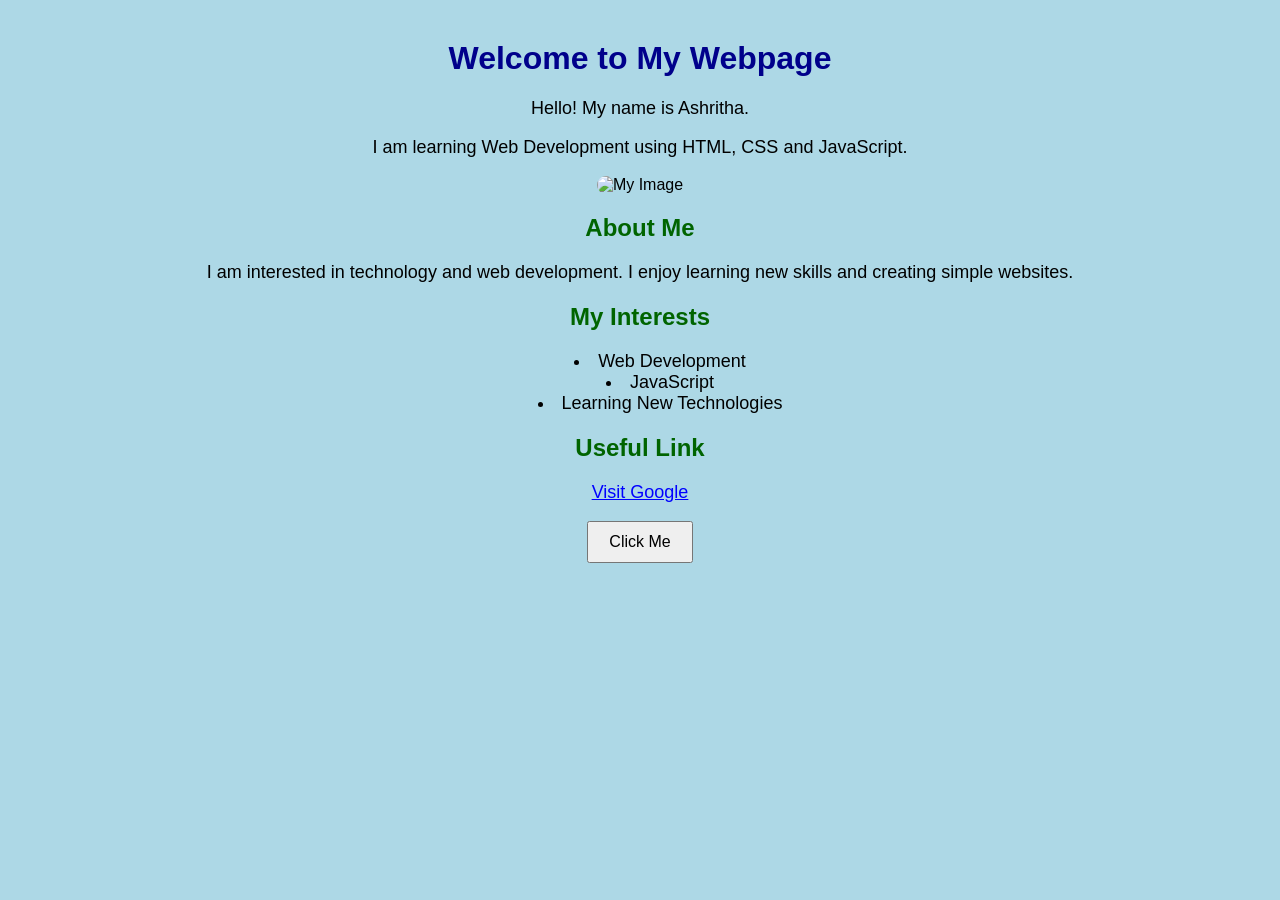
==== index.html @ 59810a0c "Add files via upload" ====
<!DOCTYPE html>
<html>
<head>
    <title>My Personal Webpage</title>
    <link rel="stylesheet" href="style.css">
</head>

<body>

    <h1>Welcome to My Webpage</h1>

    <p>Hello! My name is Ashritha.</p>
    <p>I am learning Web Development using HTML, CSS and JavaScript.</p>

    <img src="c:\Users\ashri\OneDrive\Pictures\ashu2.jpg" alt="My Image">

    <h2>About Me</h2>

    <p>
        I am interested in technology and web development.
        I enjoy learning new skills and creating simple websites.
    </p>

    <h2>My Interests</h2>

    <ul>
        <li>Web Development</li>
        <li>JavaScript</li>
        <li>Learning New Technologies</li>
    </ul>

    <h2>Useful Link</h2>

    <a href="https://www.google.com" target="_blank">
        Visit Google
    </a>

    <br><br>

    <button onclick="showMessage()">Click Me</button>

    <script src="script.js"></script>

</body>
</html>
---- style.css ----
body {
    font-family: Arial, sans-serif;
    text-align: center;
    background-color: lightblue;
    margin: 40px;
}

h1 {
    color: darkblue;
}

h2 {
    color: darkgreen;
}

p {
    font-size: 18px;
}

img {
    width: 200px;
    border-radius: 10px;
}

ul {
    list-style-position: inside;
    font-size: 18px;
}

a {
    color: blue;
    font-size: 18px;
}

button {
    padding: 10px 20px;
    font-size: 16px;
    cursor: pointer;
}
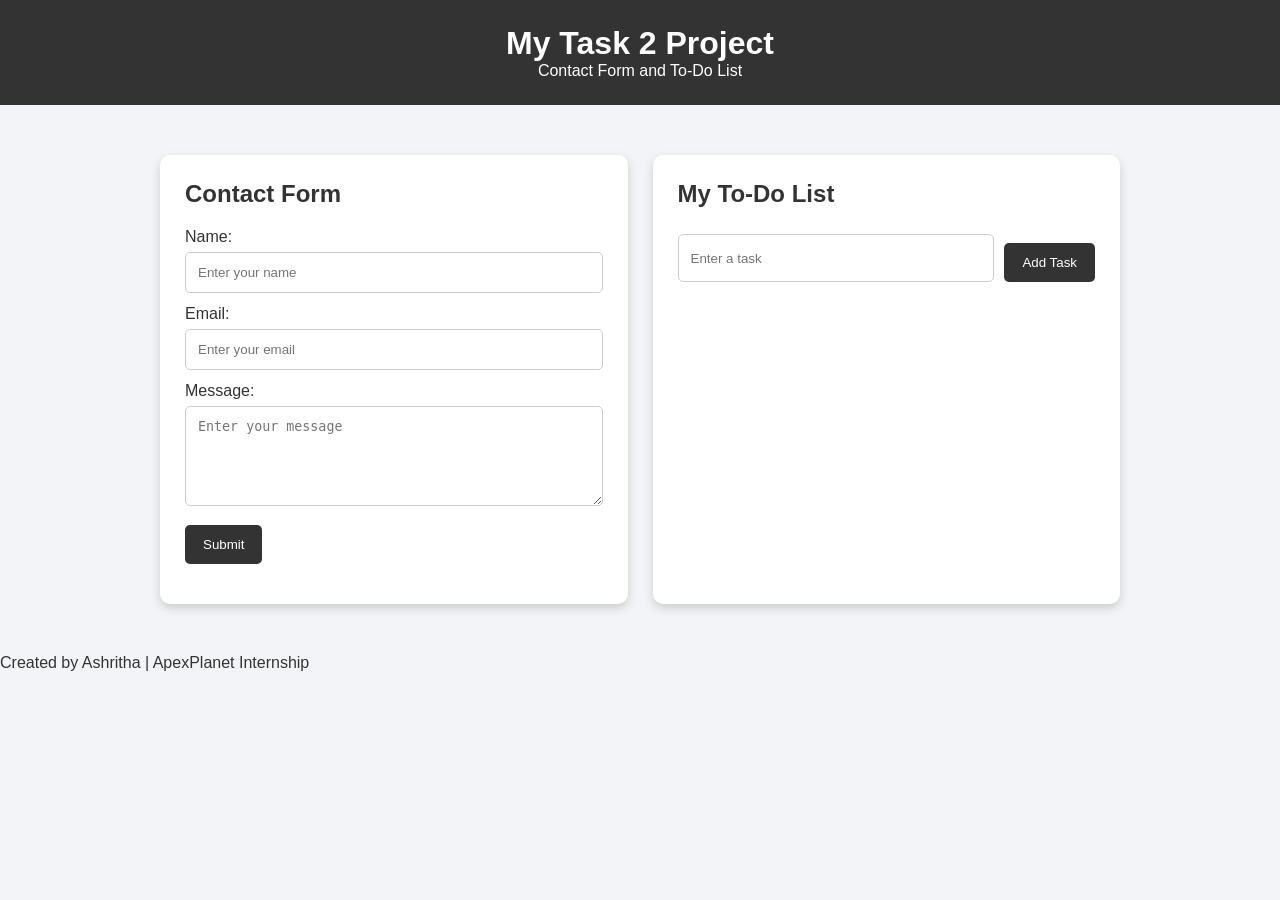
==== commit 599766f2: "Add files via upload" ====
--- a/index.html
+++ b/index.html
@@ -1,43 +1,63 @@
 <!DOCTYPE html>
-<html>
+<html lang="en">
 <head>
-    <title>My Personal Webpage</title>
+    <meta charset="UTF-8">
+    <meta name="viewport" content="width=device-width, initial-scale=1.0">
+
+    <title>Contact Form and To-Do List</title>
+
     <link rel="stylesheet" href="style.css">
 </head>
 
 <body>
 
-    <h1>Welcome to My Webpage</h1>
+    <header>
+        <h1>My Task 2 Project</h1>
+        <p>Contact Form and To-Do List</p>
+    </header>
 
-    <p>Hello! My name is Ashritha.</p>
-    <p>I am learning Web Development using HTML, CSS and JavaScript.</p>
+    <main class="container">
 
-    <img src="c:\Users\ashri\OneDrive\Pictures\ashu2.jpg" alt="My Image">
+        <!-- Contact Form -->
+        <section class="card">
+            <h2>Contact Form</h2>
 
-    <h2>About Me</h2>
+            <form id="contactForm">
 
-    <p>
-        I am interested in technology and web development.
-        I enjoy learning new skills and creating simple websites.
-    </p>
+                <label for="name">Name:</label>
+                <input type="text" id="name" placeholder="Enter your name">
 
-    <h2>My Interests</h2>
+                <label for="email">Email:</label>
+                <input type="text" id="email" placeholder="Enter your email">
 
-    <ul>
-        <li>Web Development</li>
-        <li>JavaScript</li>
-        <li>Learning New Technologies</li>
-    </ul>
+                <label for="message">Message:</label>
+                <textarea id="message" placeholder="Enter your message"></textarea>
 
-    <h2>Useful Link</h2>
+                <button type="submit">Submit</button>
 
-    <a href="https://www.google.com" target="_blank">
-        Visit Google
-    </a>
+                <p id="formMessage"></p>
 
-    <br><br>
+            </form>
+        </section>
 
-    <button onclick="showMessage()">Click Me</button>
+        <!-- To-Do List -->
+        <section class="card">
+            <h2>My To-Do List</h2>
+
+            <div class="todo-input">
+                <input type="text" id="taskInput" placeholder="Enter a task">
+                <button id="addTask">Add Task</button>
+            </div>
+
+            <ul id="taskList"></ul>
+
+        </section>
+
+    </main>
+
+    <footer>
+        <p>Created by Ashritha | ApexPlanet Internship</p>
+    </footer>
 
     <script src="script.js"></script>
 
--- a/style.css
+++ b/style.css
@@ -1,39 +1,121 @@
+* {
+    box-sizing: border-box;
+    margin: 0;
+    padding: 0;
+}
+
 body {
     font-family: Arial, sans-serif;
-    text-align: center;
-    background-color: lightblue;
-    margin: 40px;
+    background: #f2f4f7;
+    color: #333;
 }
 
-h1 {
-    color: darkblue;
+header {
+    text-align: center;
+    background: #333;
+    color: white;
+    padding: 25px;
+}
+
+.container {
+    display: grid;
+    grid-template-columns: 1fr 1fr;
+    gap: 25px;
+    max-width: 1000px;
+    margin: 30px auto;
+    padding: 20px;
+}
+
+.card {
+    background: white;
+    padding: 25px;
+    border-radius: 10px;
+    box-shadow: 0 4px 10px #ccc;
 }
 
 h2 {
-    color: darkgreen;
+    margin-bottom: 20px;
 }
 
-p {
-    font-size: 18px;
+label {
+    display: block;
+    margin-top: 12px;
 }
 
-img {
-    width: 200px;
-    border-radius: 10px;
+input,
+textarea {
+    width: 100%;
+    padding: 12px;
+    margin-top: 6px;
+    border: 1px solid #ccc;
+    border-radius: 5px;
 }
 
-ul {
-    list-style-position: inside;
-    font-size: 18px;
-}
-
-a {
-    color: blue;
-    font-size: 18px;
+textarea {
+    height: 100px;
+    resize: vertical;
 }
 
 button {
-    padding: 10px 20px;
-    font-size: 16px;
+    background: #333;
+    color: white;
+    padding: 12px 18px;
+    border: none;
+    border-radius: 5px;
     cursor: pointer;
+    margin-top: 15px;
+}
+
+button:hover {
+    background: #555;
+}
+
+#formMessage {
+    margin-top: 15px;
+    font-weight: bold;
+}
+
+.todo-input {
+    display: flex;
+    gap: 10px;
+}
+
+.todo-input input {
+    flex: 1;
+}
+
+#taskList {
+    list-style: none;
+    margin-top: 20px;
+}
+
+#taskList li {
+    display: flex;
+    justify-content: space-between;
+    align-items: center;
+    background: #eee;
+    padding: 10px;
+    margin-bottom: 8px;
+    border-radius: 5px;
+}
+
+.delete-btn {
+    background: crimson;
+    margin-top: 0;
+}
+
+/* Responsive Design */
+@media (max-width: 768px) {
+
+    .container {
+        grid-template-columns: 1fr;
+    }
+
+    .todo-input {
+        flex-direction: column;
+    }
+
+    .todo-input button {
+        width: 100%;
+    }
 }
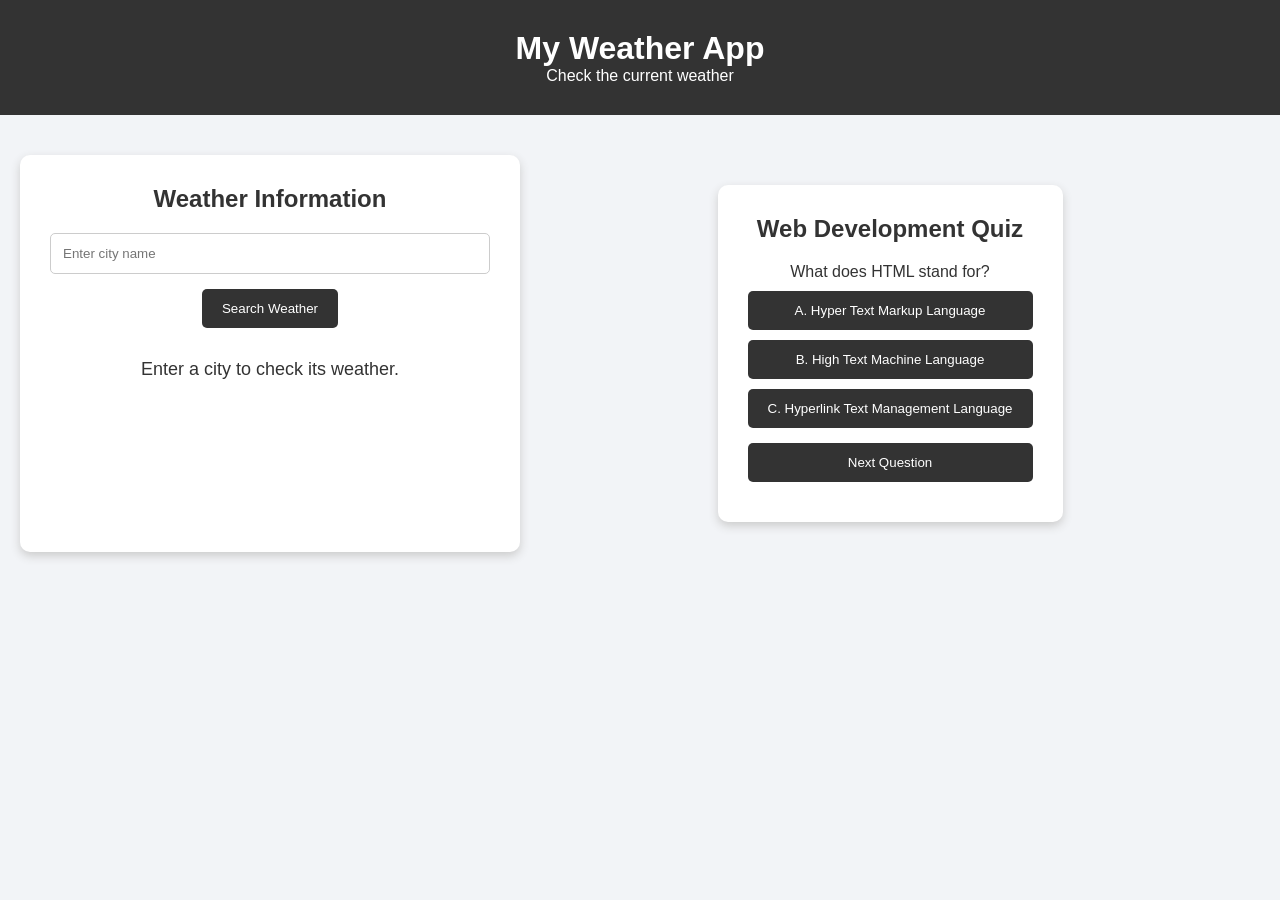
==== commit 0d185f19: "Add files via upload" ====
--- a/index.html
+++ b/index.html
@@ -4,7 +4,7 @@
     <meta charset="UTF-8">
     <meta name="viewport" content="width=device-width, initial-scale=1.0">
 
-    <title>Contact Form and To-Do List</title>
+    <title>Weather App</title>
 
     <link rel="stylesheet" href="style.css">
 </head>
@@ -12,53 +12,57 @@
 <body>
 
     <header>
-        <h1>My Task 2 Project</h1>
-        <p>Contact Form and To-Do List</p>
+        <h1>My Weather App</h1>
+        <p>Check the current weather</p>
     </header>
 
     <main class="container">
 
-        <!-- Contact Form -->
-        <section class="card">
-            <h2>Contact Form</h2>
+        <section class="weather-card">
 
-            <form id="contactForm">
+            <h2>Weather Information</h2>
 
-                <label for="name">Name:</label>
-                <input type="text" id="name" placeholder="Enter your name">
+            <input
+                type="text"
+                id="cityInput"
+                placeholder="Enter city name"
+            >
 
-                <label for="email">Email:</label>
-                <input type="text" id="email" placeholder="Enter your email">
+            <button id="searchBtn">Search Weather</button>
 
-                <label for="message">Message:</label>
-                <textarea id="message" placeholder="Enter your message"></textarea>
+            <div id="weatherResult">
+                <p>Enter a city to check its weather.</p>
+            </div>
 
-                <button type="submit">Submit</button>
-
-                <p id="formMessage"></p>
-
-            </form>
         </section>
 
-        <!-- To-Do List -->
-        <section class="card">
-            <h2>My To-Do List</h2>
+            <!-- Interactive Quiz -->
+        <section class="quiz-card">
 
-            <div class="todo-input">
-                <input type="text" id="taskInput" placeholder="Enter a task">
-                <button id="addTask">Add Task</button>
-            </div>
+            <h2>Web Development Quiz</h2>
 
-            <ul id="taskList"></ul>
+            <p id="question">What does HTML stand for?</p>
+
+            <button onclick="checkAnswer('a')">
+                A. Hyper Text Markup Language
+            </button>
+
+            <button onclick="checkAnswer('b')">
+                B. High Text Machine Language
+            </button>
+
+            <button onclick="checkAnswer('c')">
+                C. Hyperlink Text Management Language
+            </button>
+
+            <p id="quizResult"></p>
+
+            <button onclick="nextQuestion()">Next Question</button>
 
         </section>
 
     </main>
 
-    <footer>
-        <p>Created by Ashritha | ApexPlanet Internship</p>
-    </footer>
-
     <script src="script.js"></script>
 
 </body>
--- a/style.css
+++ b/style.css
@@ -14,108 +14,95 @@
     text-align: center;
     background: #333;
     color: white;
-    padding: 25px;
+    padding: 30px;
 }
 
 .container {
-    display: grid;
-    grid-template-columns: 1fr 1fr;
-    gap: 25px;
-    max-width: 1000px;
-    margin: 30px auto;
-    padding: 20px;
+    display: flex;
+    justify-content: center;
+    padding: 40px 20px;
 }
 
-.card {
+.weather-card {
     background: white;
-    padding: 25px;
+    width: 100%;
+    max-width: 500px;
+    padding: 30px;
     border-radius: 10px;
     box-shadow: 0 4px 10px #ccc;
+    text-align: center;
 }
 
-h2 {
+.weather-card h2 {
     margin-bottom: 20px;
 }
 
-label {
-    display: block;
-    margin-top: 12px;
-}
-
-input,
-textarea {
+input {
     width: 100%;
     padding: 12px;
-    margin-top: 6px;
     border: 1px solid #ccc;
     border-radius: 5px;
-}
-
-textarea {
-    height: 100px;
-    resize: vertical;
+    margin-bottom: 15px;
 }
 
 button {
+    padding: 12px 20px;
     background: #333;
     color: white;
-    padding: 12px 18px;
     border: none;
     border-radius: 5px;
     cursor: pointer;
-    margin-top: 15px;
 }
 
 button:hover {
     background: #555;
 }
 
-#formMessage {
-    margin-top: 15px;
-    font-weight: bold;
-}
-
-.todo-input {
-    display: flex;
-    gap: 10px;
-}
-
-.todo-input input {
-    flex: 1;
-}
-
-#taskList {
-    list-style: none;
-    margin-top: 20px;
-}
-
-#taskList li {
-    display: flex;
-    justify-content: space-between;
-    align-items: center;
-    background: #eee;
-    padding: 10px;
-    margin-bottom: 8px;
-    border-radius: 5px;
-}
-
-.delete-btn {
-    background: crimson;
-    margin-top: 0;
+#weatherResult {
+    margin-top: 25px;
+    font-size: 18px;
+    line-height: 1.8;
 }
 
 /* Responsive Design */
-@media (max-width: 768px) {
+
+@media (max-width: 600px) {
+
+    .weather-card {
+        padding: 20px;
+    }
+
+    header h1 {
+        font-size: 24px;
+    }
 
     .container {
-        grid-template-columns: 1fr;
+        padding: 20px 10px;
     }
+}
+/* Quiz Styling */
 
-    .todo-input {
-        flex-direction: column;
-    }
+.quiz-card {
+    background: white;
+    max-width: 500px;
+    margin: 30px auto;
+    padding: 30px;
+    border-radius: 10px;
+    box-shadow: 0 4px 10px #ccc;
+    text-align: center;
+}
 
-    .todo-input button {
-        width: 100%;
-    }
+.quiz-card h2 {
+    margin-bottom: 20px;
+}
+
+.quiz-card button {
+    display: block;
+    width: 100%;
+    margin: 10px 0;
+}
+
+#quizResult {
+    margin: 15px 0;
+    font-weight: bold;
 }
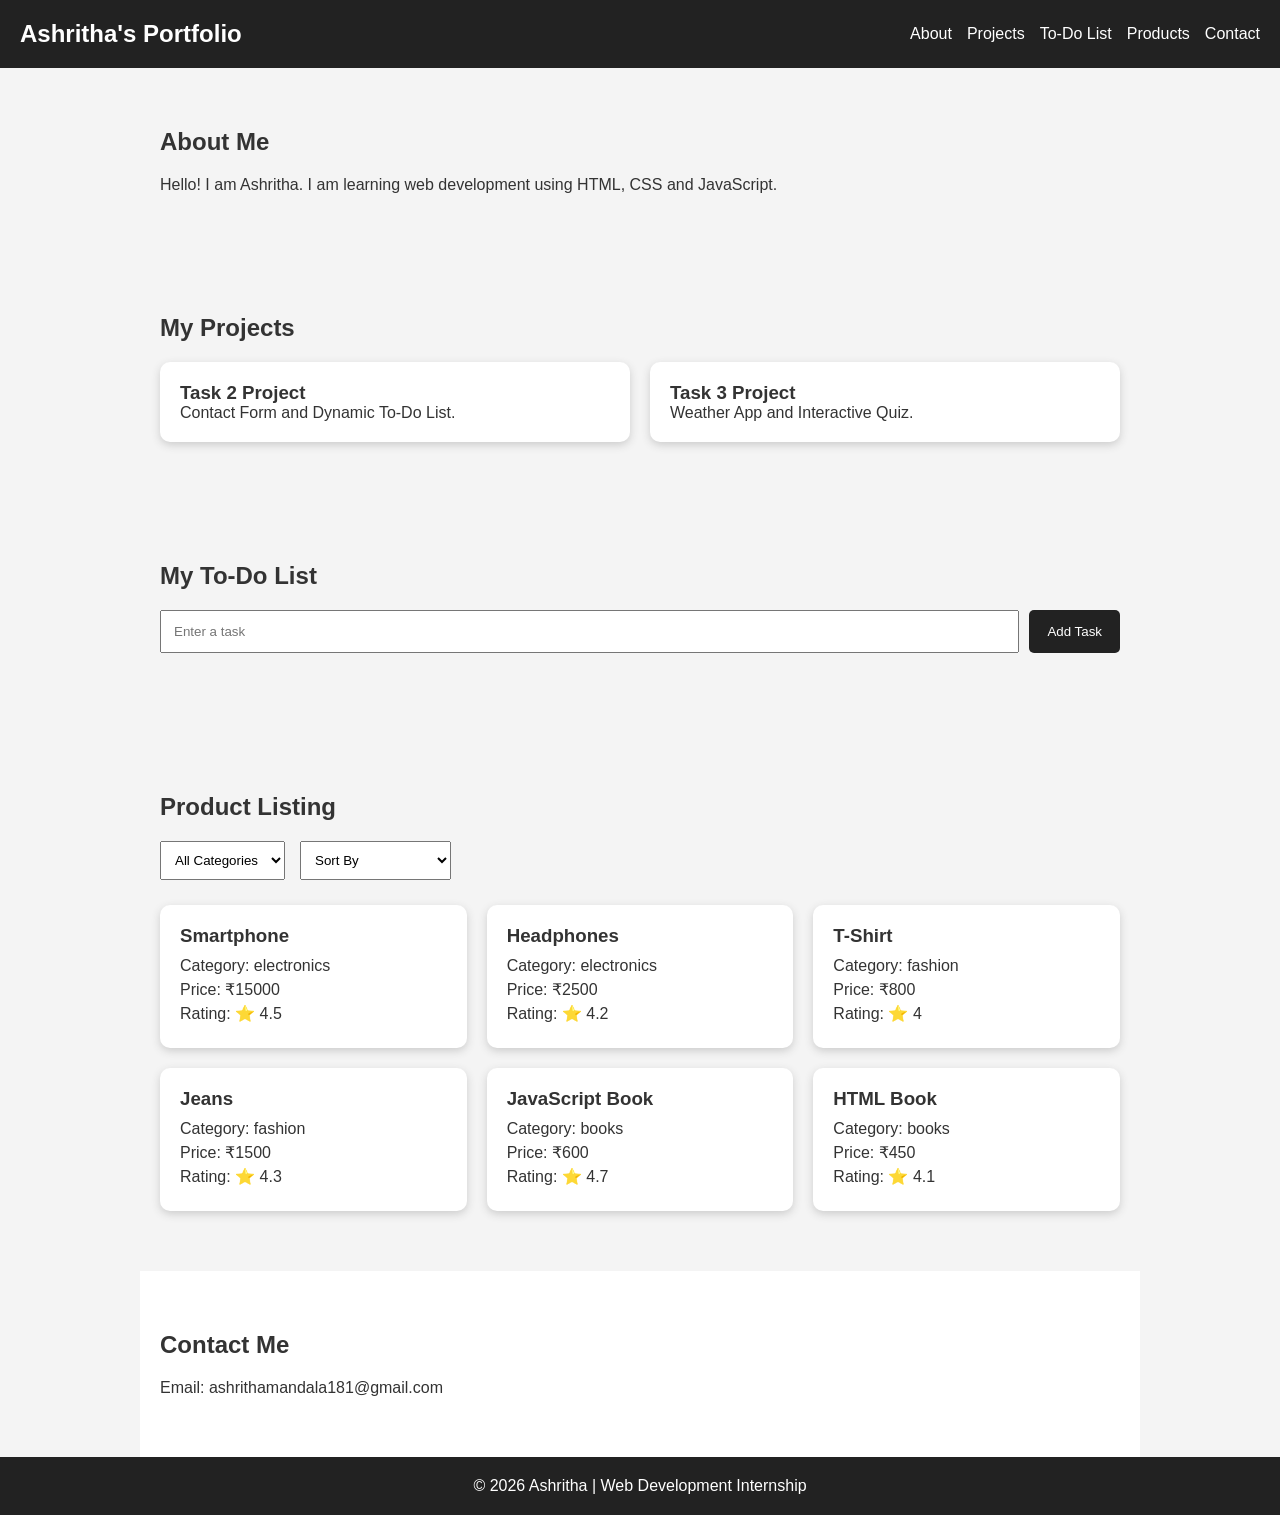
==== commit fb982452: "Add files via upload" ====
--- a/index.html
+++ b/index.html
@@ -1,69 +1,133 @@
 <!DOCTYPE html>
 <html lang="en">
+
 <head>
     <meta charset="UTF-8">
     <meta name="viewport" content="width=device-width, initial-scale=1.0">
 
-    <title>Weather App</title>
+    <title>Ashritha's Portfolio</title>
 
     <link rel="stylesheet" href="style.css">
 </head>
 
 <body>
 
-    <header>
-        <h1>My Weather App</h1>
-        <p>Check the current weather</p>
-    </header>
+    <!-- Navigation -->
+    <nav>
+        <h2>Ashritha's Portfolio</h2>
 
-    <main class="container">
+        <div class="nav-links">
+            <a href="#about">About</a>
+            <a href="#projects">Projects</a>
+            <a href="#todo">To-Do List</a>
+            <a href="#products">Products</a>
+            <a href="#contact">Contact</a>
+        </div>
+    </nav>
 
-        <section class="weather-card">
 
-            <h2>Weather Information</h2>
+    <!-- About -->
+    <section id="about" class="section">
+
+        <h1>About Me</h1>
+
+        <p>
+            Hello! I am Ashritha.
+            I am learning web development using HTML, CSS and JavaScript.
+        </p>
+
+    </section>
+
+
+    <!-- Projects -->
+    <section id="projects" class="section">
+
+        <h1>My Projects</h1>
+
+        <div class="project-container">
+
+            <div class="project-card">
+                <h3>Task 2 Project</h3>
+                <p>Contact Form and Dynamic To-Do List.</p>
+            </div>
+
+            <div class="project-card">
+                <h3>Task 3 Project</h3>
+                <p>Weather App and Interactive Quiz.</p>
+            </div>
+
+        </div>
+
+    </section>
+
+
+    <!-- To-Do List -->
+    <section id="todo" class="section">
+
+        <h1>My To-Do List</h1>
+
+        <div class="todo-box">
 
             <input
                 type="text"
-                id="cityInput"
-                placeholder="Enter city name"
+                id="taskInput"
+                placeholder="Enter a task"
             >
 
-            <button id="searchBtn">Search Weather</button>
+            <button onclick="addTask()">Add Task</button>
 
-            <div id="weatherResult">
-                <p>Enter a city to check its weather.</p>
-            </div>
+        </div>
 
-        </section>
+        <ul id="taskList"></ul>
 
-            <!-- Interactive Quiz -->
-        <section class="quiz-card">
+    </section>
 
-            <h2>Web Development Quiz</h2>
 
-            <p id="question">What does HTML stand for?</p>
+    <!-- Products -->
+    <section id="products" class="section">
 
-            <button onclick="checkAnswer('a')">
-                A. Hyper Text Markup Language
-            </button>
+        <h1>Product Listing</h1>
 
-            <button onclick="checkAnswer('b')">
-                B. High Text Machine Language
-            </button>
+        <div class="filters">
 
-            <button onclick="checkAnswer('c')">
-                C. Hyperlink Text Management Language
-            </button>
+            <select id="categoryFilter">
+                <option value="all">All Categories</option>
+                <option value="electronics">Electronics</option>
+                <option value="fashion">Fashion</option>
+                <option value="books">Books</option>
+            </select>
 
-            <p id="quizResult"></p>
+            <select id="sortFilter">
+                <option value="default">Sort By</option>
+                <option value="priceLow">Price: Low to High</option>
+                <option value="priceHigh">Price: High to Low</option>
+                <option value="rating">Rating</option>
+            </select>
 
-            <button onclick="nextQuestion()">Next Question</button>
+        </div>
 
-        </section>
+        <div id="productList" class="product-container"></div>
 
-    </main>
+    </section>
+
+
+    <!-- Contact -->
+    <section id="contact" class="section">
+
+        <h1>Contact Me</h1>
+
+        <p>Email: ashrithamandala181@gmail.com</p>
+
+    </section>
+
+
+    <footer>
+        <p>© 2026 Ashritha | Web Development Internship</p>
+    </footer>
+
 
     <script src="script.js"></script>
 
 </body>
+
 </html>
--- a/style.css
+++ b/style.css
@@ -4,105 +4,181 @@
     padding: 0;
 }
 
+html {
+    scroll-behavior: smooth;
+}
+
 body {
     font-family: Arial, sans-serif;
-    background: #f2f4f7;
+    background: #f4f4f4;
     color: #333;
 }
 
-header {
-    text-align: center;
-    background: #333;
+
+/* Navigation */
+
+nav {
+    background: #222;
     color: white;
-    padding: 30px;
+    padding: 20px;
+
+    display: flex;
+    justify-content: space-between;
+    align-items: center;
+
+    position: sticky;
+    top: 0;
 }
 
-.container {
+.nav-links {
     display: flex;
-    justify-content: center;
-    padding: 40px 20px;
+    gap: 15px;
 }
 
-.weather-card {
-    background: white;
-    width: 100%;
-    max-width: 500px;
-    padding: 30px;
-    border-radius: 10px;
-    box-shadow: 0 4px 10px #ccc;
-    text-align: center;
+.nav-links a {
+    color: white;
+    text-decoration: none;
 }
 
-.weather-card h2 {
+
+/* Sections */
+
+.section {
+    padding: 60px 20px;
+    max-width: 1000px;
+    margin: auto;
+}
+
+.section h1 {
     margin-bottom: 20px;
 }
 
-input {
-    width: 100%;
+
+/* Projects */
+
+.project-container {
+    display: flex;
+    gap: 20px;
+    flex-wrap: wrap;
+}
+
+.project-card {
+    background: white;
+    padding: 20px;
+    border-radius: 10px;
+    flex: 1;
+    min-width: 250px;
+
+    box-shadow: 0 3px 8px #ccc;
+}
+
+
+/* To-Do */
+
+.todo-box {
+    display: flex;
+    gap: 10px;
+}
+
+.todo-box input {
+    flex: 1;
     padding: 12px;
-    border: 1px solid #ccc;
-    border-radius: 5px;
-    margin-bottom: 15px;
 }
 
 button {
-    padding: 12px 20px;
-    background: #333;
+    padding: 12px 18px;
+    background: #222;
     color: white;
     border: none;
+    cursor: pointer;
     border-radius: 5px;
-    cursor: pointer;
 }
 
-button:hover {
-    background: #555;
+#taskList {
+    list-style: none;
+    margin-top: 20px;
 }
 
-#weatherResult {
-    margin-top: 25px;
-    font-size: 18px;
-    line-height: 1.8;
+#taskList li {
+    background: white;
+    padding: 12px;
+    margin-bottom: 8px;
+
+    display: flex;
+    justify-content: space-between;
 }
+
+
+/* Products */
+
+.filters {
+    display: flex;
+    gap: 15px;
+    margin-bottom: 25px;
+}
+
+select {
+    padding: 10px;
+}
+
+.product-container {
+    display: grid;
+    grid-template-columns: repeat(3, 1fr);
+    gap: 20px;
+}
+
+.product-card {
+    background: white;
+    padding: 20px;
+    border-radius: 10px;
+    box-shadow: 0 3px 8px #ccc;
+}
+
+.product-card h3 {
+    margin-bottom: 10px;
+}
+
+.product-card p {
+    margin: 5px 0;
+}
+
+
+/* Contact */
+
+#contact {
+    background: white;
+}
+
+
+/* Footer */
+
+footer {
+    text-align: center;
+    background: #222;
+    color: white;
+    padding: 20px;
+}
+
 
 /* Responsive Design */
 
-@media (max-width: 600px) {
+@media (max-width: 768px) {
 
-    .weather-card {
-        padding: 20px;
+    nav {
+        flex-direction: column;
+        gap: 15px;
     }
 
-    header h1 {
-        font-size: 24px;
+    .nav-links {
+        flex-wrap: wrap;
+        justify-content: center;
     }
 
-    .container {
-        padding: 20px 10px;
+    .product-container {
+        grid-template-columns: 1fr;
     }
-}
-/* Quiz Styling */
 
-.quiz-card {
-    background: white;
-    max-width: 500px;
-    margin: 30px auto;
-    padding: 30px;
-    border-radius: 10px;
-    box-shadow: 0 4px 10px #ccc;
-    text-align: center;
-}
-
-.quiz-card h2 {
-    margin-bottom: 20px;
-}
-
-.quiz-card button {
-    display: block;
-    width: 100%;
-    margin: 10px 0;
-}
-
-#quizResult {
-    margin: 15px 0;
-    font-weight: bold;
+    .todo-box {
+        flex-direction: column;
+    }
 }
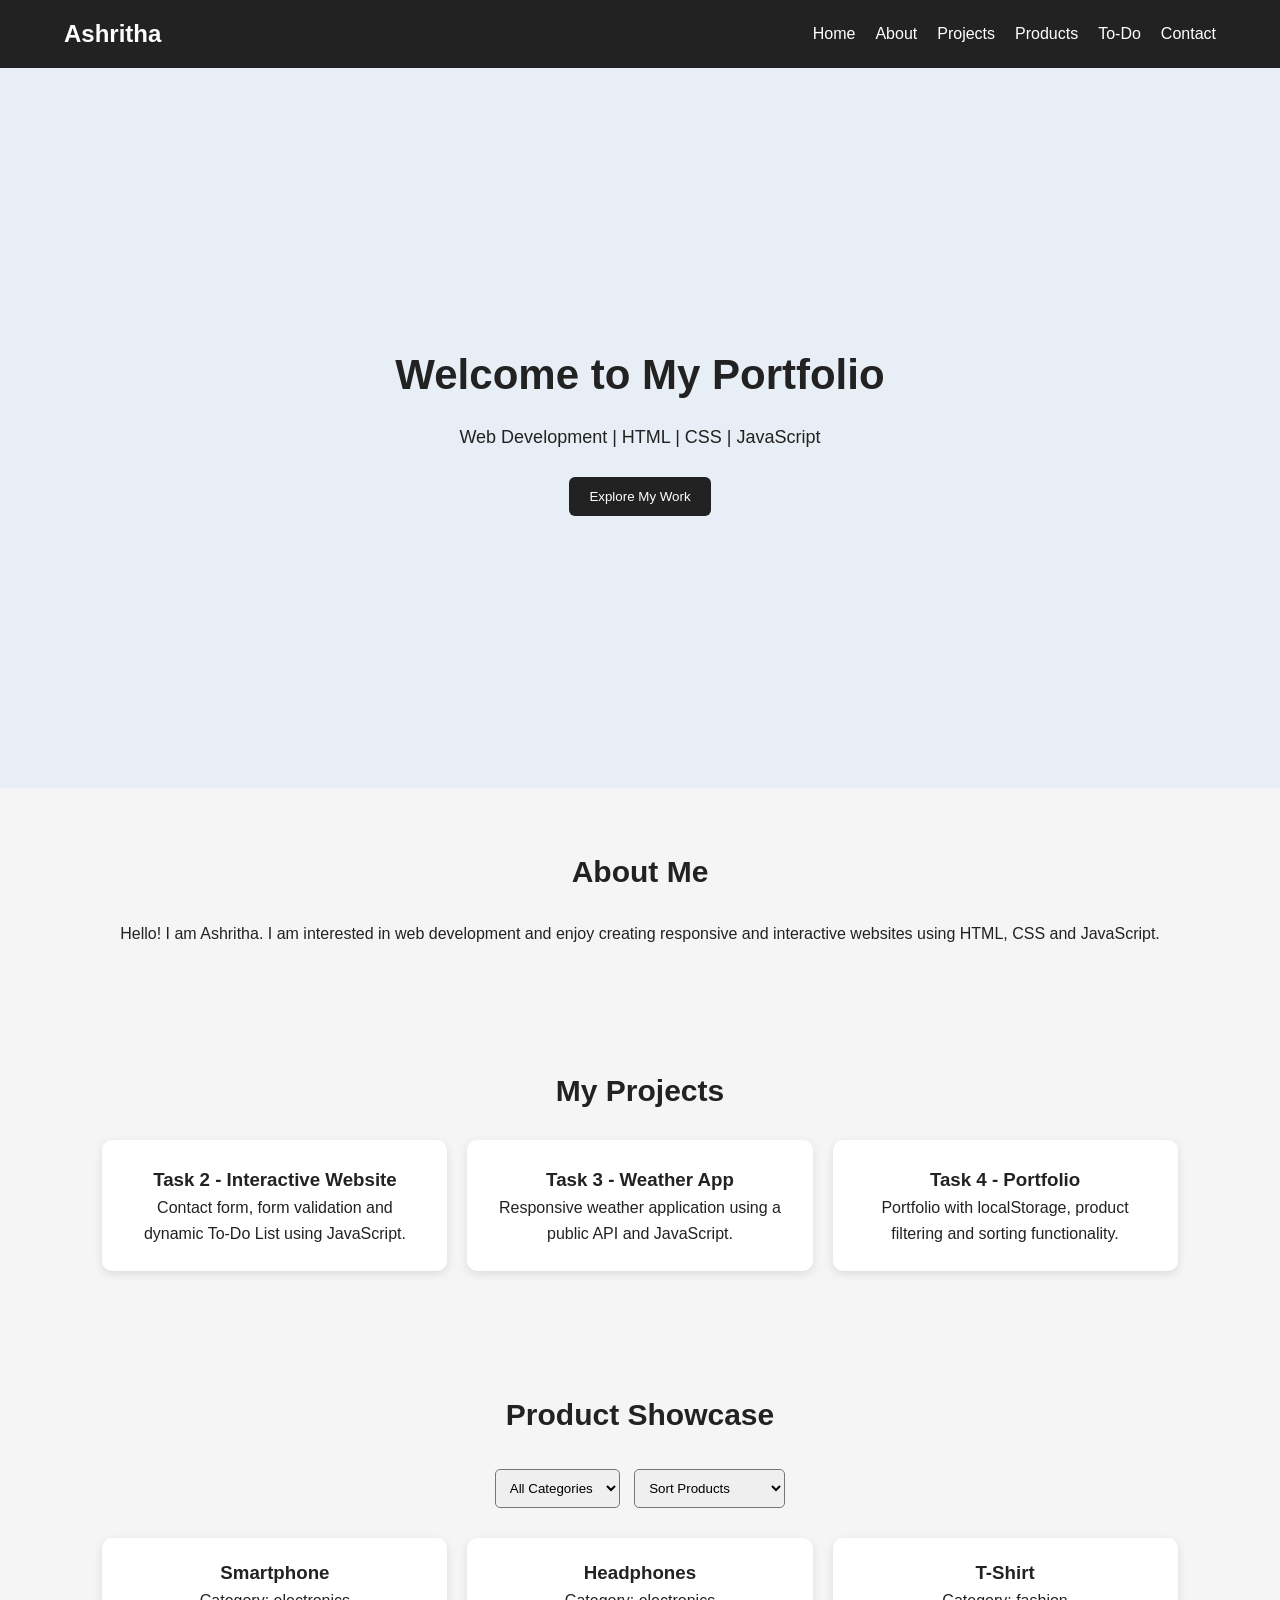
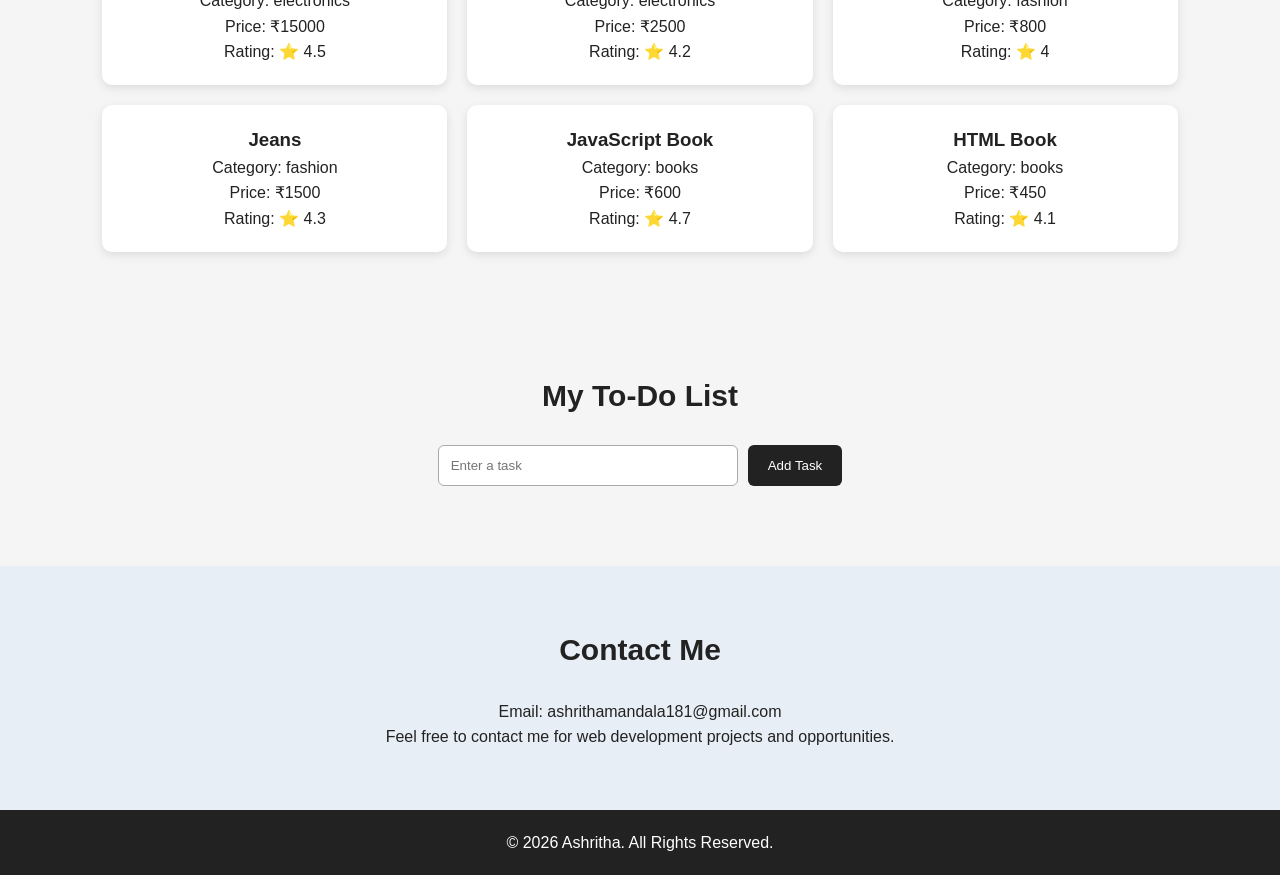
==== commit 82b21fd7: "Add files via upload" ====
--- a/index.html
+++ b/index.html
@@ -1,11 +1,10 @@
 <!DOCTYPE html>
 <html lang="en">
-
 <head>
     <meta charset="UTF-8">
     <meta name="viewport" content="width=device-width, initial-scale=1.0">
 
-    <title>Ashritha's Portfolio</title>
+    <title>Ashritha | Personal Portfolio</title>
 
     <link rel="stylesheet" href="style.css">
 </head>
@@ -13,58 +12,106 @@
 <body>
 
     <!-- Navigation -->
-    <nav>
-        <h2>Ashritha's Portfolio</h2>
+    <header>
+        <nav>
+            <h2>Ashritha</h2>
 
-        <div class="nav-links">
-            <a href="#about">About</a>
-            <a href="#projects">Projects</a>
-            <a href="#todo">To-Do List</a>
-            <a href="#products">Products</a>
-            <a href="#contact">Contact</a>
-        </div>
-    </nav>
+            <div class="nav-links">
+                <a href="#home">Home</a>
+                <a href="#about">About</a>
+                <a href="#projects">Projects</a>
+                <a href="#products">Products</a>
+                <a href="#todo">To-Do</a>
+                <a href="#contact">Contact</a>
+            </div>
+        </nav>
+    </header>
+
+
+    <!-- Home -->
+    <section id="home" class="hero">
+        <h1>Welcome to My Portfolio</h1>
+        <p>Web Development | HTML | CSS | JavaScript</p>
+
+        <button onclick="showWelcome()">Explore My Work</button>
+    </section>
 
 
     <!-- About -->
-    <section id="about" class="section">
-
-        <h1>About Me</h1>
+    <section id="about">
+        <h2>About Me</h2>
 
         <p>
-            Hello! I am Ashritha.
-            I am learning web development using HTML, CSS and JavaScript.
+            Hello! I am Ashritha. I am interested in web development
+            and enjoy creating responsive and interactive websites
+            using HTML, CSS and JavaScript.
         </p>
-
     </section>
 
 
     <!-- Projects -->
-    <section id="projects" class="section">
-
-        <h1>My Projects</h1>
+    <section id="projects">
+        <h2>My Projects</h2>
 
         <div class="project-container">
 
             <div class="project-card">
-                <h3>Task 2 Project</h3>
-                <p>Contact Form and Dynamic To-Do List.</p>
+                <h3>Task 2 - Interactive Website</h3>
+                <p>
+                    Contact form, form validation and dynamic To-Do List
+                    using JavaScript.
+                </p>
             </div>
 
             <div class="project-card">
-                <h3>Task 3 Project</h3>
-                <p>Weather App and Interactive Quiz.</p>
+                <h3>Task 3 - Weather App</h3>
+                <p>
+                    Responsive weather application using a public API
+                    and JavaScript.
+                </p>
+            </div>
+
+            <div class="project-card">
+                <h3>Task 4 - Portfolio</h3>
+                <p>
+                    Portfolio with localStorage, product filtering
+                    and sorting functionality.
+                </p>
             </div>
 
         </div>
-
     </section>
 
 
-    <!-- To-Do List -->
-    <section id="todo" class="section">
+    <!-- Products -->
+    <section id="products">
+        <h2>Product Showcase</h2>
 
-        <h1>My To-Do List</h1>
+        <div class="filters">
+
+            <select id="categoryFilter">
+                <option value="all">All Categories</option>
+                <option value="electronics">Electronics</option>
+                <option value="fashion">Fashion</option>
+                <option value="books">Books</option>
+            </select>
+
+            <select id="sortFilter">
+                <option value="default">Sort Products</option>
+                <option value="priceLow">Price: Low to High</option>
+                <option value="priceHigh">Price: High to Low</option>
+                <option value="rating">Rating</option>
+            </select>
+
+        </div>
+
+        <div id="productList" class="product-container"></div>
+    </section>
+
+
+    <!-- To-Do -->
+    <section id="todo">
+        <h2>My To-Do List</h2>
 
         <div class="todo-box">
 
@@ -79,55 +126,29 @@
         </div>
 
         <ul id="taskList"></ul>
-
-    </section>
-
-
-    <!-- Products -->
-    <section id="products" class="section">
-
-        <h1>Product Listing</h1>
-
-        <div class="filters">
-
-            <select id="categoryFilter">
-                <option value="all">All Categories</option>
-                <option value="electronics">Electronics</option>
-                <option value="fashion">Fashion</option>
-                <option value="books">Books</option>
-            </select>
-
-            <select id="sortFilter">
-                <option value="default">Sort By</option>
-                <option value="priceLow">Price: Low to High</option>
-                <option value="priceHigh">Price: High to Low</option>
-                <option value="rating">Rating</option>
-            </select>
-
-        </div>
-
-        <div id="productList" class="product-container"></div>
-
     </section>
 
 
     <!-- Contact -->
-    <section id="contact" class="section">
-
-        <h1>Contact Me</h1>
+    <section id="contact">
+        <h2>Contact Me</h2>
 
         <p>Email: ashrithamandala181@gmail.com</p>
 
+        <p>
+            Feel free to contact me for web development projects
+            and opportunities.
+        </p>
     </section>
 
 
+    <!-- Footer -->
     <footer>
-        <p>© 2026 Ashritha | Web Development Internship</p>
+        <p>© 2026 Ashritha. All Rights Reserved.</p>
     </footer>
 
 
     <script src="script.js"></script>
 
 </body>
-
 </html>
--- a/style.css
+++ b/style.css
@@ -1,7 +1,7 @@
 * {
-    box-sizing: border-box;
     margin: 0;
     padding: 0;
+    box-sizing: border-box;
 }
 
 html {
@@ -10,29 +10,33 @@
 
 body {
     font-family: Arial, sans-serif;
-    background: #f4f4f4;
-    color: #333;
-}
-
+    line-height: 1.6;
+    background: #f5f5f5;
+    color: #222;
+}
 
 /* Navigation */
+header {
+    background: #222;
+    padding: 15px 5%;
+    position: sticky;
+    top: 0;
+    z-index: 1000;
+}
 
 nav {
-    background: #222;
-    color: white;
-    padding: 20px;
-
     display: flex;
     justify-content: space-between;
     align-items: center;
-
-    position: sticky;
-    top: 0;
+}
+
+nav h2 {
+    color: white;
 }
 
 .nav-links {
     display: flex;
-    gap: 15px;
+    gap: 20px;
 }
 
 .nav-links a {
@@ -40,85 +44,77 @@
     text-decoration: none;
 }
 
+.nav-links a:hover {
+    text-decoration: underline;
+}
 
 /* Sections */
-
-.section {
-    padding: 60px 20px;
-    max-width: 1000px;
-    margin: auto;
-}
-
-.section h1 {
-    margin-bottom: 20px;
-}
-
+section {
+    padding: 60px 8%;
+    text-align: center;
+}
+
+section h2 {
+    margin-bottom: 25px;
+    font-size: 30px;
+}
+
+/* Hero */
+.hero {
+    min-height: 80vh;
+    display: flex;
+    flex-direction: column;
+    justify-content: center;
+    align-items: center;
+    background: #e8eef5;
+}
+
+.hero h1 {
+    font-size: 42px;
+    margin-bottom: 15px;
+}
+
+.hero p {
+    margin-bottom: 25px;
+    font-size: 18px;
+}
+
+button {
+    border: none;
+    padding: 12px 20px;
+    cursor: pointer;
+    border-radius: 6px;
+    background: #222;
+    color: white;
+}
+
+button:hover {
+    opacity: 0.8;
+}
 
 /* Projects */
-
 .project-container {
-    display: flex;
+    display: grid;
+    grid-template-columns: repeat(3, 1fr);
     gap: 20px;
-    flex-wrap: wrap;
 }
 
 .project-card {
     background: white;
-    padding: 20px;
+    padding: 25px;
     border-radius: 10px;
-    flex: 1;
-    min-width: 250px;
-
-    box-shadow: 0 3px 8px #ccc;
-}
-
-
-/* To-Do */
-
-.todo-box {
-    display: flex;
-    gap: 10px;
-}
-
-.todo-box input {
-    flex: 1;
-    padding: 12px;
-}
-
-button {
-    padding: 12px 18px;
-    background: #222;
-    color: white;
-    border: none;
-    cursor: pointer;
-    border-radius: 5px;
-}
-
-#taskList {
-    list-style: none;
-    margin-top: 20px;
-}
-
-#taskList li {
-    background: white;
-    padding: 12px;
-    margin-bottom: 8px;
-
-    display: flex;
-    justify-content: space-between;
-}
-
+    box-shadow: 0 3px 10px rgba(0, 0, 0, 0.1);
+}
 
 /* Products */
-
 .filters {
-    display: flex;
-    gap: 15px;
     margin-bottom: 25px;
 }
 
 select {
     padding: 10px;
+    margin: 5px;
+    border-radius: 5px;
 }
 
 .product-container {
@@ -131,37 +127,54 @@
     background: white;
     padding: 20px;
     border-radius: 10px;
-    box-shadow: 0 3px 8px #ccc;
-}
-
-.product-card h3 {
-    margin-bottom: 10px;
-}
-
-.product-card p {
-    margin: 5px 0;
-}
-
+    box-shadow: 0 3px 10px rgba(0, 0, 0, 0.1);
+}
+
+/* To-Do */
+.todo-box {
+    display: flex;
+    justify-content: center;
+    gap: 10px;
+    margin-bottom: 20px;
+}
+
+#taskInput {
+    width: 300px;
+    padding: 12px;
+    border: 1px solid #aaa;
+    border-radius: 6px;
+}
+
+#taskList {
+    list-style: none;
+    max-width: 500px;
+    margin: auto;
+}
+
+#taskList li {
+    background: white;
+    padding: 12px;
+    margin: 8px 0;
+    border-radius: 6px;
+    display: flex;
+    justify-content: space-between;
+    align-items: center;
+}
 
 /* Contact */
-
 #contact {
-    background: white;
-}
-
+    background: #e8eef5;
+}
 
 /* Footer */
-
 footer {
     text-align: center;
+    padding: 20px;
     background: #222;
     color: white;
-    padding: 20px;
-}
-
-
-/* Responsive Design */
-
+}
+
+/* Mobile Responsive Design */
 @media (max-width: 768px) {
 
     nav {
@@ -172,6 +185,15 @@
     .nav-links {
         flex-wrap: wrap;
         justify-content: center;
+        gap: 10px;
+    }
+
+    .hero h1 {
+        font-size: 30px;
+    }
+
+    .project-container {
+        grid-template-columns: 1fr;
     }
 
     .product-container {
@@ -180,5 +202,15 @@
 
     .todo-box {
         flex-direction: column;
+        align-items: center;
+    }
+
+    #taskInput {
+        width: 100%;
+        max-width: 350px;
+    }
+
+    section {
+        padding: 40px 5%;
     }
 }
